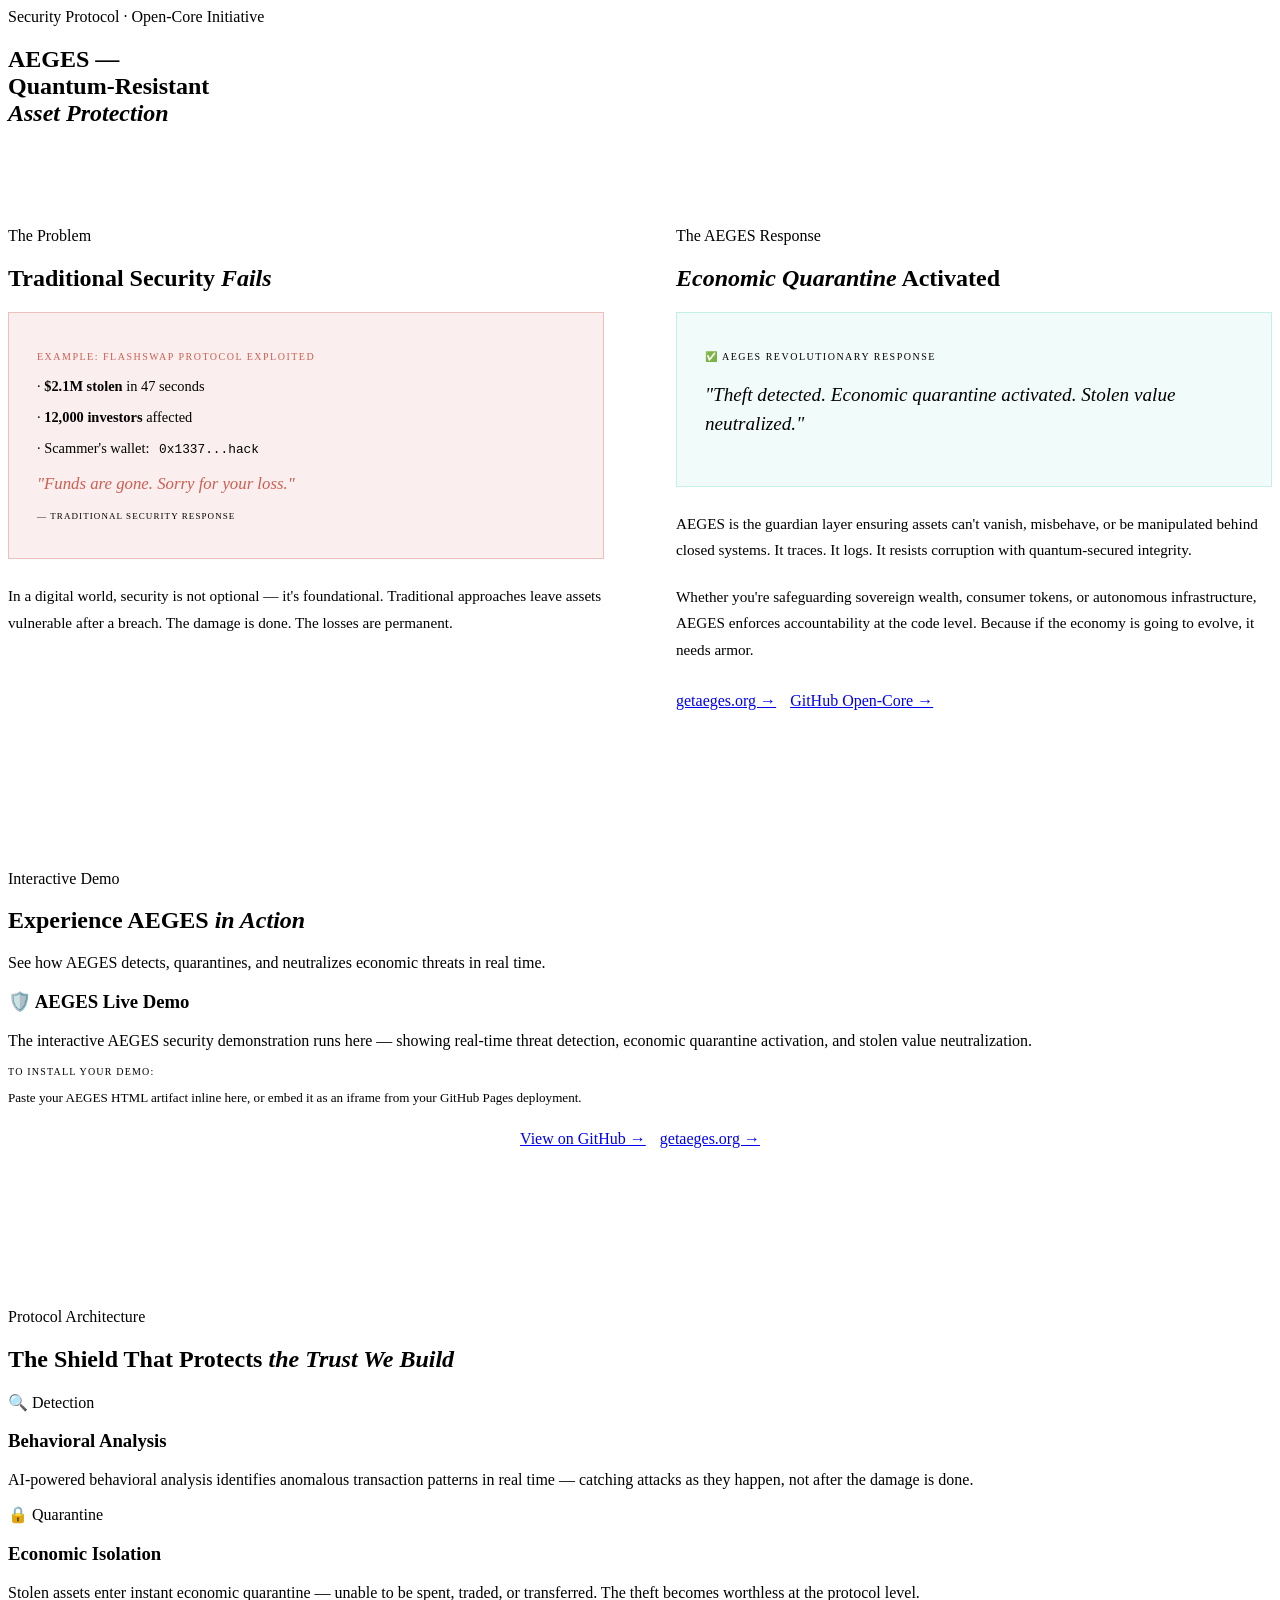
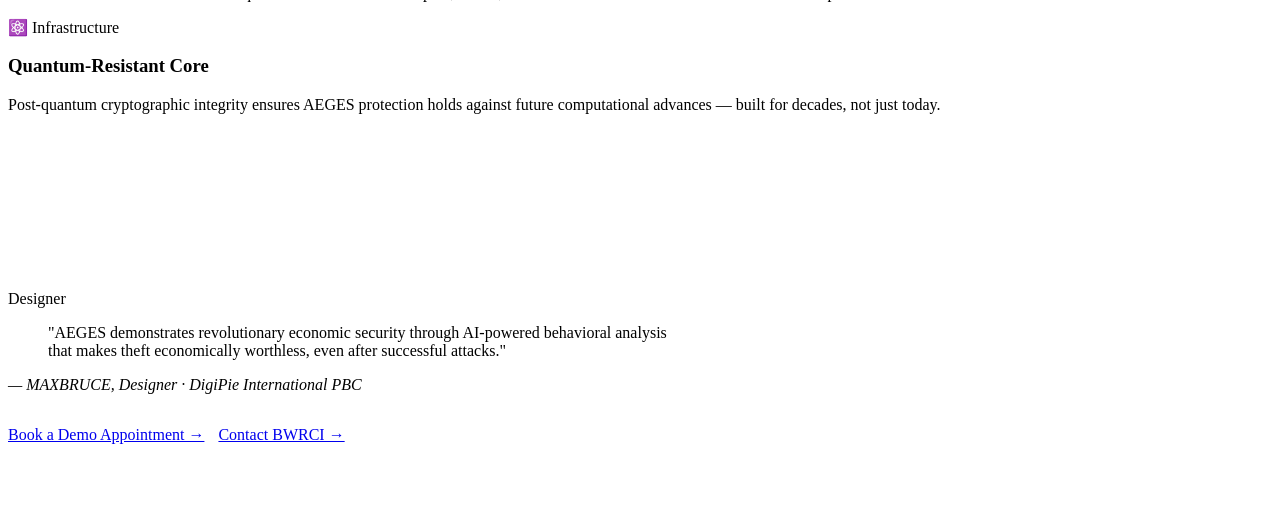
==== aeges.html @ 5d543742 "Add files via upload" ====
<!DOCTYPE html>
<html lang="en">
<head>
  <meta charset="UTF-8" />
  <meta name="viewport" content="width=device-width, initial-scale=1.0" />
  <title>AEGES — Quantum-Resistant Asset Protection · BWRCI</title>
  <meta name="description" content="AI-Enhanced Guardian for Economic Stability. Theft detected. Economic quarantine activated. Stolen value neutralized." />
  <link rel="preconnect" href="https://fonts.googleapis.com" />
  <link rel="preconnect" href="https://fonts.gstatic.com" crossorigin />
  <link href="https://fonts.googleapis.com/css2?family=Cormorant+Garamond:ital,wght@0,400;0,600;0,700;1,400;1,600&family=Inter:wght@300;400;500&family=Space+Mono:wght@400;700&display=swap" rel="stylesheet" />
  <link rel="stylesheet" href="css/style.css" />
</head>
<body>

<div id="nav-placeholder"></div>

<!-- PAGE HERO -->
<section class="page-hero">
  <div class="container">
    <span class="eyebrow">Security Protocol · Open-Core Initiative</span>
    <h1>AEGES <em>—</em><br/>Quantum-Resistant<br/><em>Asset Protection</em></h1>
  </div>
</section>

<!-- PROBLEM / SOLUTION -->
<section style="padding:80px 0;background:var(--midnight);">
  <div class="container">
    <div style="display:grid;grid-template-columns:1fr 1fr;gap:72px;" class="about-grid">
      <!-- PROBLEM -->
      <div>
        <span class="eyebrow">The Problem</span>
        <h2 class="section-title">Traditional Security <em>Fails</em></h2>
        <div style="background:rgba(192,57,43,0.08);border:1px solid rgba(192,57,43,0.25);border-radius:var(--r-lg);padding:28px;margin-bottom:24px;">
          <p style="font-family:var(--font-mono);font-size:10px;letter-spacing:0.15em;text-transform:uppercase;color:rgba(192,57,43,0.8);margin-bottom:16px;">Example: FlashSwap Protocol Exploited</p>
          <p style="font-size:0.9rem;color:var(--white-dim);margin-bottom:8px;">· <strong style="color:var(--white);">$2.1M stolen</strong> in 47 seconds</p>
          <p style="font-size:0.9rem;color:var(--white-dim);margin-bottom:8px;">· <strong style="color:var(--white);">12,000 investors</strong> affected</p>
          <p style="font-size:0.9rem;color:var(--white-dim);margin-bottom:16px;">· Scammer's wallet: <code style="background:var(--navy-3);padding:2px 6px;font-size:0.8rem;color:var(--white-muted);">0x1337...hack</code></p>
          <p style="font-family:var(--font-display);font-style:italic;font-size:1.05rem;color:rgba(192,57,43,0.8);">"Funds are gone. Sorry for your loss."</p>
          <p style="font-family:var(--font-mono);font-size:9px;letter-spacing:0.12em;text-transform:uppercase;color:var(--white-muted);margin-top:6px;">— Traditional security response</p>
        </div>
        <p style="color:var(--white-dim);font-size:0.95rem;line-height:1.75;font-weight:300;">In a digital world, security is not optional — it's foundational. Traditional approaches leave assets vulnerable after a breach. The damage is done. The losses are permanent.</p>
      </div>
      <!-- SOLUTION -->
      <div>
        <span class="eyebrow">The AEGES Response</span>
        <h2 class="section-title"><em>Economic Quarantine</em> Activated</h2>
        <div style="background:rgba(26,188,156,0.06);border:1px solid rgba(26,188,156,0.2);border-radius:var(--r-lg);padding:28px;margin-bottom:24px;">
          <p style="font-family:var(--font-mono);font-size:10px;letter-spacing:0.15em;text-transform:uppercase;color:var(--teal);margin-bottom:16px;">✅ AEGES Revolutionary Response</p>
          <p style="font-family:var(--font-display);font-style:italic;font-size:1.2rem;color:var(--parchment);line-height:1.5;">"Theft detected. Economic quarantine activated. Stolen value neutralized."</p>
        </div>
        <p style="color:var(--white-dim);font-size:0.95rem;line-height:1.75;font-weight:300;margin-bottom:20px;">AEGES is the guardian layer ensuring assets can't vanish, misbehave, or be manipulated behind closed systems. It traces. It logs. It resists corruption with quantum-secured integrity.</p>
        <p style="color:var(--white-dim);font-size:0.95rem;line-height:1.75;font-weight:300;">Whether you're safeguarding sovereign wealth, consumer tokens, or autonomous infrastructure, AEGES enforces accountability at the code level. Because if the economy is going to evolve, it needs armor.</p>
        <div style="display:flex;gap:14px;margin-top:28px;flex-wrap:wrap;">
          <a href="http://getaeges.org" target="_blank" class="btn btn-gold">getaeges.org →</a>
          <a href="https://github.com/AEGES-OPEN-CORE/AEGES" target="_blank" class="btn btn-outline">GitHub Open-Core →</a>
        </div>
      </div>
    </div>
  </div>
</section>

<!-- LIVE DEMO PLACEHOLDER -->
<section style="padding:80px 0;background:var(--navy);border-top:1px solid var(--border);border-bottom:1px solid var(--border);">
  <div class="container">
    <span class="eyebrow">Interactive Demo</span>
    <h2 class="section-title">Experience AEGES <em>in Action</em></h2>
    <p class="section-intro">See how AEGES detects, quarantines, and neutralizes economic threats in real time.</p>

    <div class="demo-placeholder">
      <div class="demo-placeholder-inner">
        <h3>🛡️ AEGES Live Demo</h3>
        <p>The interactive AEGES security demonstration runs here — showing real-time threat detection, economic quarantine activation, and stolen value neutralization.</p>
        <p style="font-family:var(--font-mono);font-size:10px;letter-spacing:0.12em;color:var(--gold);text-transform:uppercase;margin-bottom:8px;">To install your demo:</p>
        <p style="font-size:0.82rem;color:var(--white-muted);margin-bottom:24px;">Paste your AEGES HTML artifact inline here, or embed it as an iframe from your GitHub Pages deployment.</p>
        <div style="display:flex;gap:14px;justify-content:center;flex-wrap:wrap;">
          <a href="https://github.com/AEGES-OPEN-CORE/AEGES/tree/main" target="_blank" class="btn btn-outline">View on GitHub →</a>
          <a href="http://getaeges.org" target="_blank" class="btn btn-ghost">getaeges.org →</a>
        </div>
      </div>
    </div>
  </div>
</section>

<!-- FEATURES -->
<section style="padding:80px 0;background:var(--midnight);">
  <div class="container">
    <span class="eyebrow">Protocol Architecture</span>
    <h2 class="section-title">The Shield That Protects <em>the Trust We Build</em></h2>

    <div class="protocols-grid">
      <div class="protocol-card">
        <span class="protocol-icon">🔍</span>
        <span class="protocol-tag">Detection</span>
        <h3>Behavioral Analysis</h3>
        <p>AI-powered behavioral analysis identifies anomalous transaction patterns in real time — catching attacks as they happen, not after the damage is done.</p>
      </div>
      <div class="protocol-card">
        <span class="protocol-icon">🔒</span>
        <span class="protocol-tag">Quarantine</span>
        <h3>Economic Isolation</h3>
        <p>Stolen assets enter instant economic quarantine — unable to be spent, traded, or transferred. The theft becomes worthless at the protocol level.</p>
      </div>
      <div class="protocol-card">
        <span class="protocol-icon">⚛️</span>
        <span class="protocol-tag">Infrastructure</span>
        <h3>Quantum-Resistant Core</h3>
        <p>Post-quantum cryptographic integrity ensures AEGES protection holds against future computational advances — built for decades, not just today.</p>
      </div>
    </div>
  </div>
</section>

<!-- CONTACT / DESIGNER NOTE -->
<section class="contact-section" style="padding:80px 0;">
  <div class="container" style="max-width:720px;">
    <span class="eyebrow">Designer</span>
    <div class="about-quote">
      <blockquote>"AEGES demonstrates revolutionary economic security through AI-powered behavioral analysis that makes theft economically worthless, even after successful attacks."</blockquote>
      <cite>— MAXBRUCE, Designer · DigiPie International PBC</cite>
    </div>
    <div style="margin-top:32px;display:flex;gap:14px;flex-wrap:wrap;">
      <a href="appointments.html" class="btn btn-gold">Book a Demo Appointment →</a>
      <a href="contact.html" class="btn btn-outline">Contact BWRCI →</a>
    </div>
  </div>
</section>

<div id="footer-placeholder"></div>
<script src="js/main.js"></script>
</body>
</html>
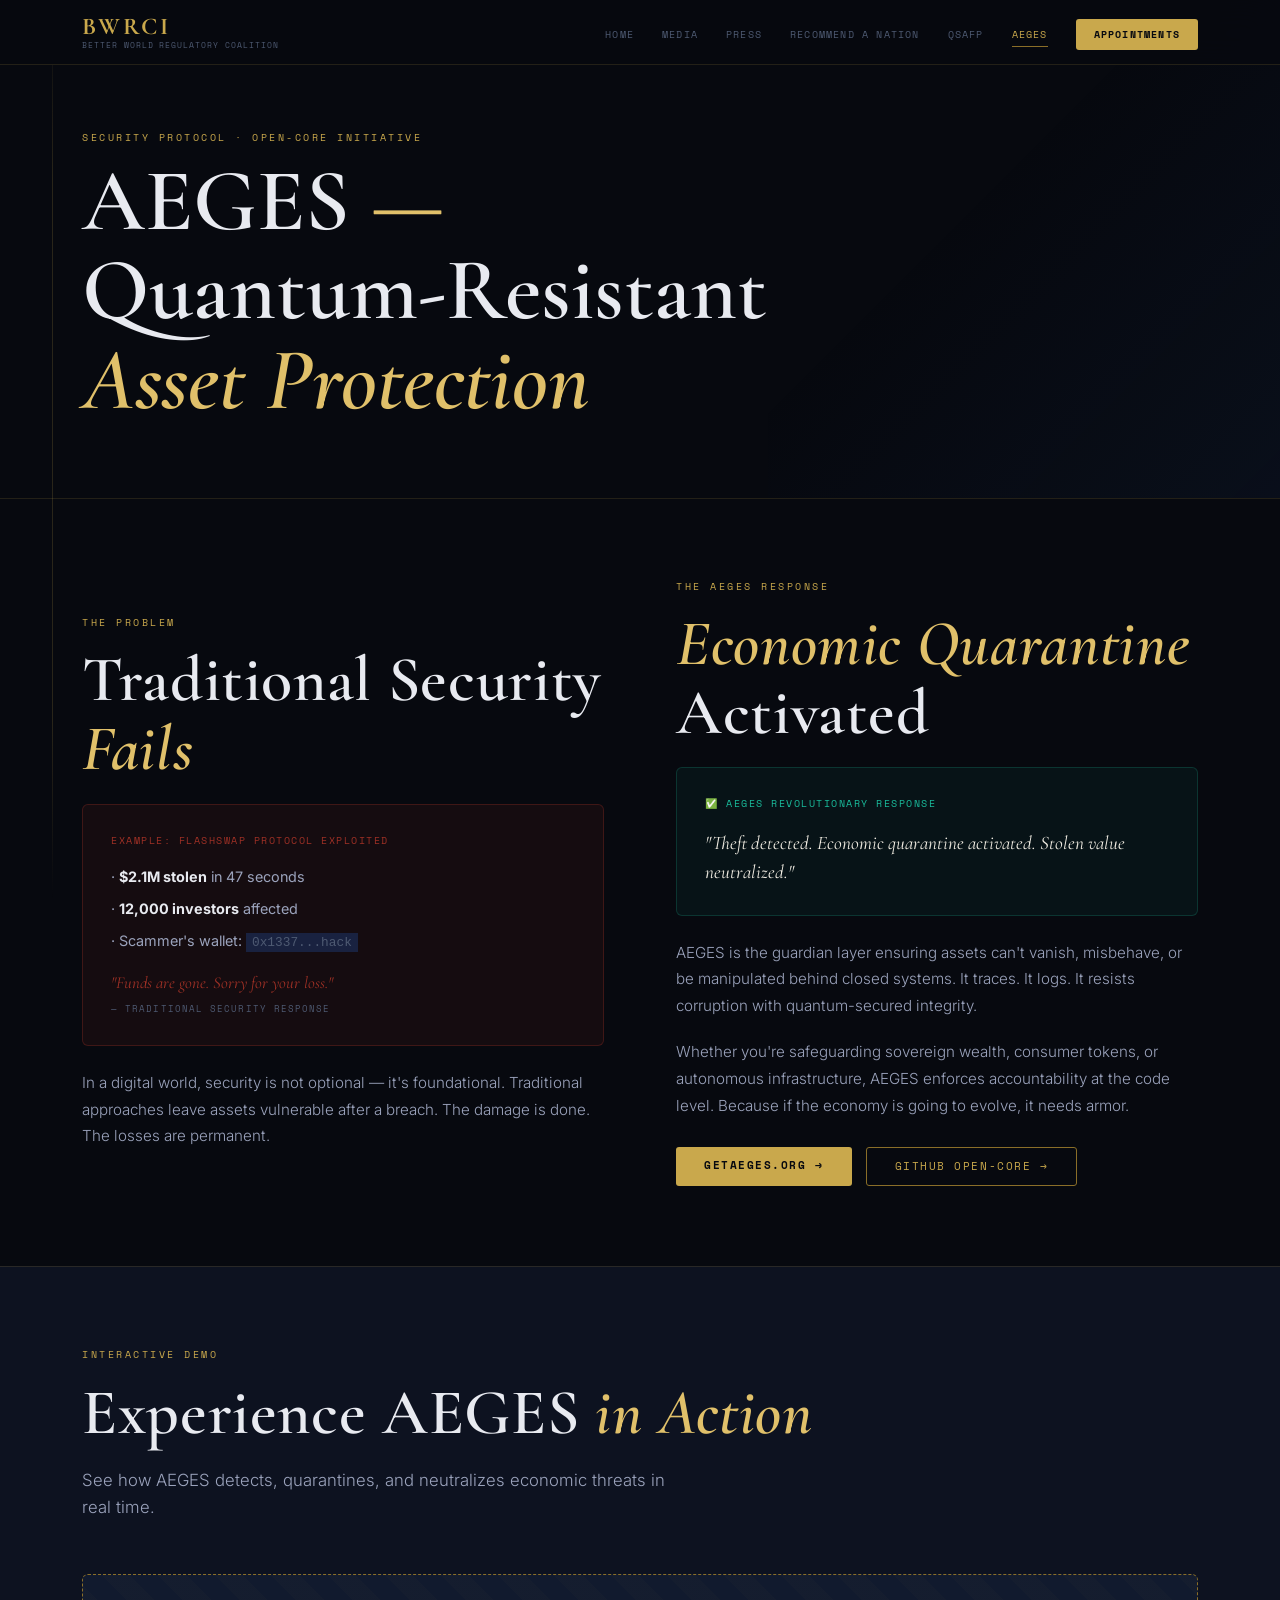
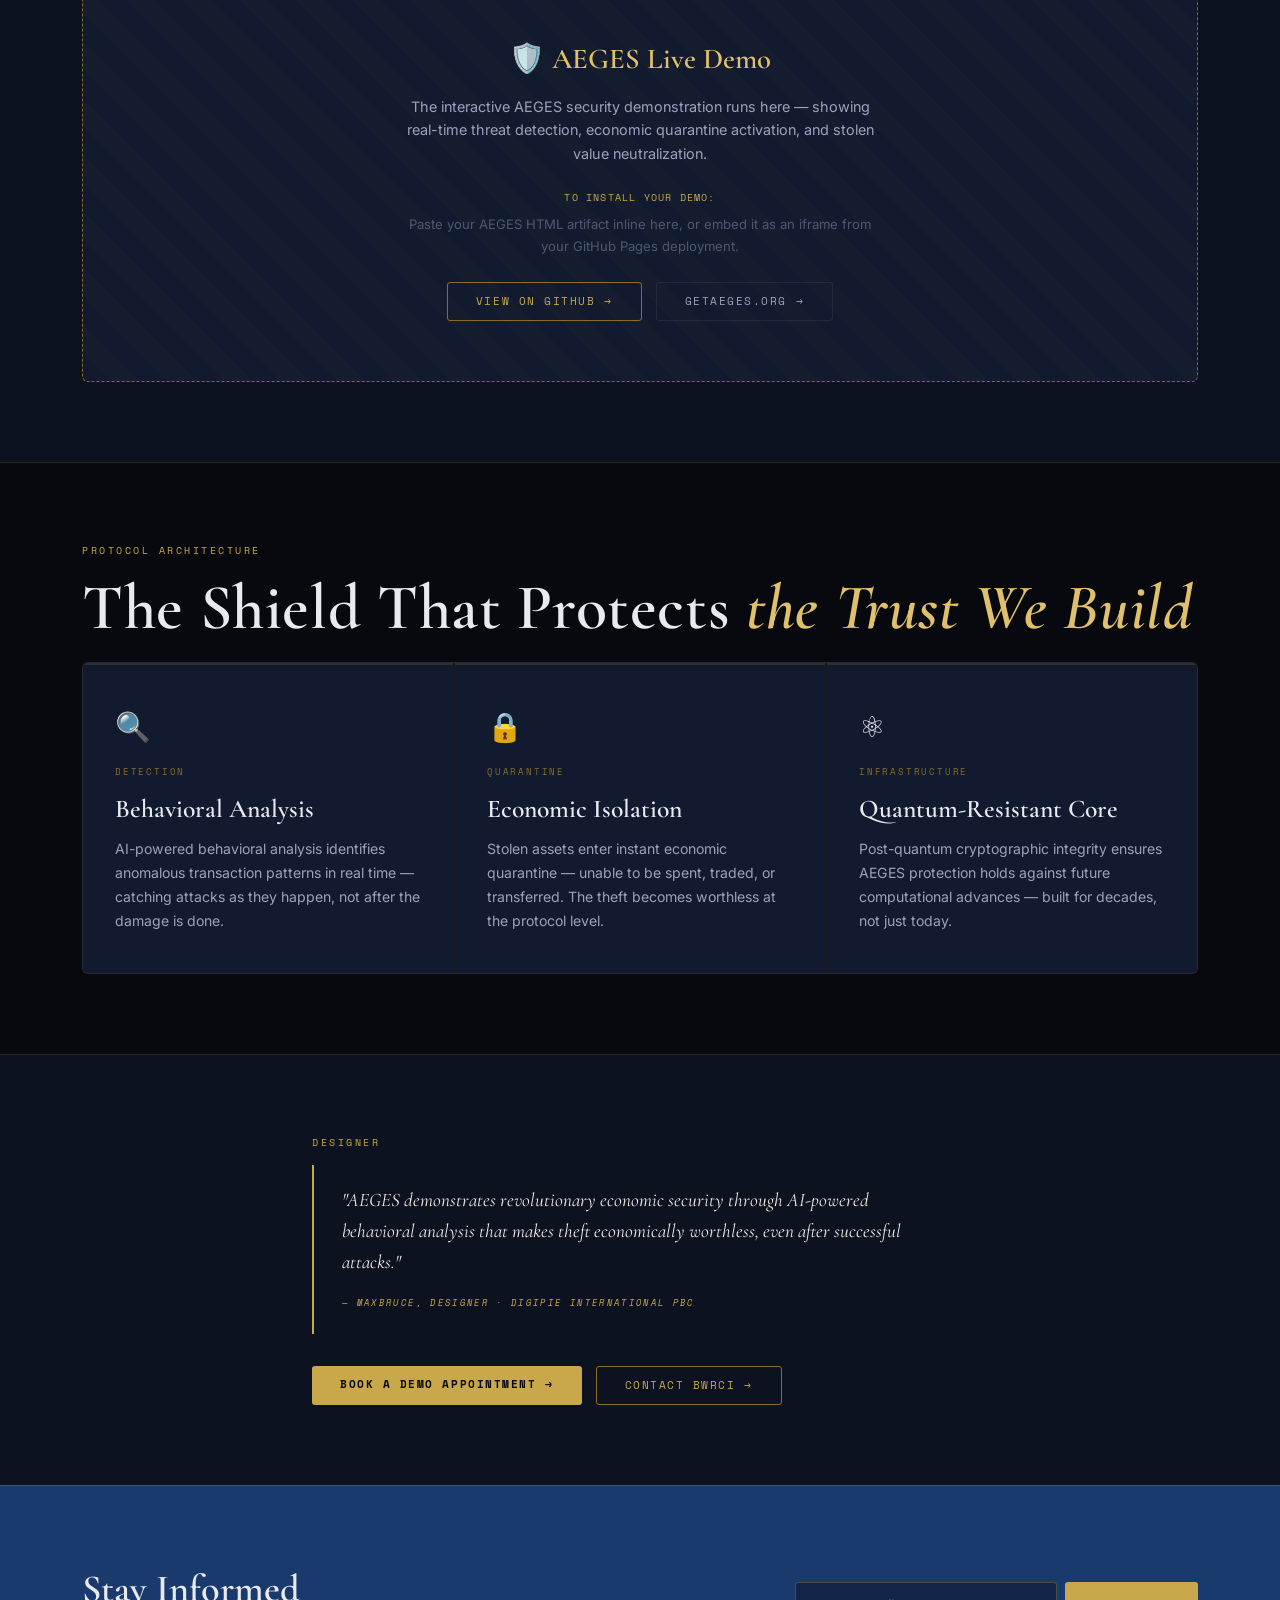
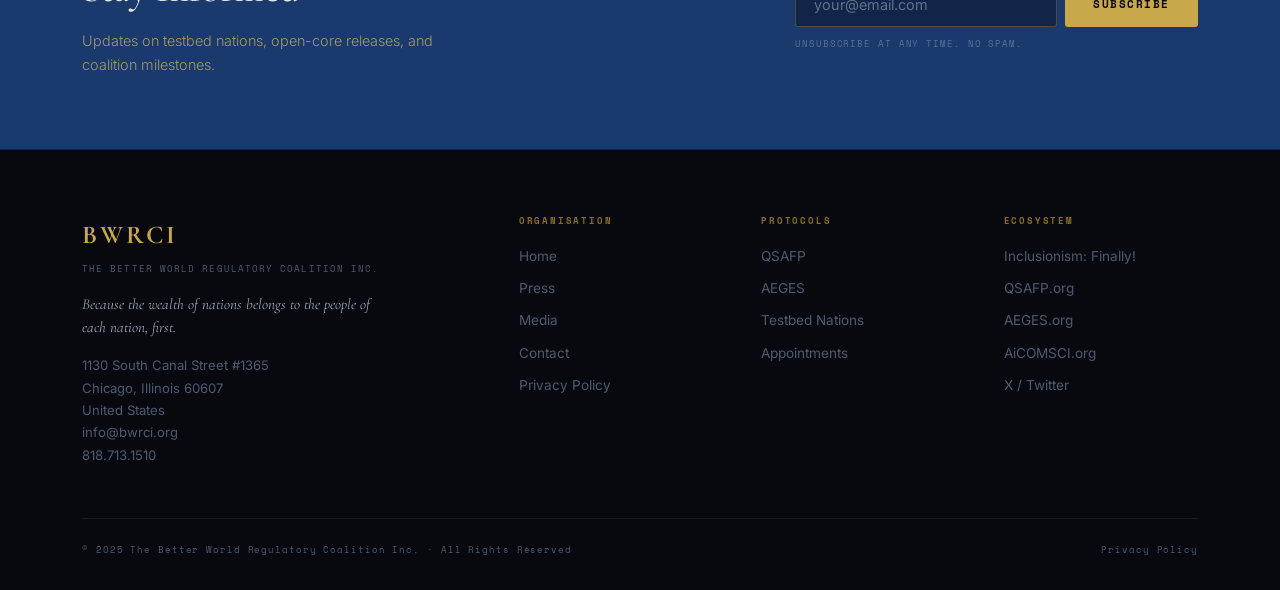
==== commit 5d49051d: "Add files via upload" ====
--- a/aeges.html
+++ b/aeges.html
@@ -8,7 +8,7 @@
   <link rel="preconnect" href="https://fonts.googleapis.com" />
   <link rel="preconnect" href="https://fonts.gstatic.com" crossorigin />
   <link href="https://fonts.googleapis.com/css2?family=Cormorant+Garamond:ital,wght@0,400;0,600;0,700;1,400;1,600&family=Inter:wght@300;400;500&family=Space+Mono:wght@400;700&display=swap" rel="stylesheet" />
-  <link rel="stylesheet" href="css/style.css" />
+  <link rel="stylesheet" href="style.css" />
 </head>
 <body>
 
@@ -119,13 +119,13 @@
       <cite>— MAXBRUCE, Designer · DigiPie International PBC</cite>
     </div>
     <div style="margin-top:32px;display:flex;gap:14px;flex-wrap:wrap;">
-      <a href="appointments.html" class="btn btn-gold">Book a Demo Appointment →</a>
+      <a href="https://scheduler.zoom.us/maxbruce-max-d/max_remotes" target="_blank" rel="noopener" class="btn btn-gold">Book a Demo Appointment →</a>
       <a href="contact.html" class="btn btn-outline">Contact BWRCI →</a>
     </div>
   </div>
 </section>
 
 <div id="footer-placeholder"></div>
-<script src="js/main.js"></script>
+<script src="main.js"></script>
 </body>
 </html>
--- a/style.css
+++ b/style.css
@@ -0,0 +1,1371 @@
+/* ============================================================
+   BWRCI.ORG — The Better World Regulatory Coalition Inc.
+   Design Direction: Sovereign International Institution
+   
+   Palette: Deep midnight navy + sovereign cobalt + warm gold
+            + parchment white + signal red (alert only)
+   Type: Cormorant Garamond (display) — the weight of treaties
+         Inter (body) — global legibility
+         Space Mono (data/labels) — machine precision
+   
+   Signature: A thin gold meridian line that runs the full
+   viewport height on the left side — like a map coordinate,
+   marking BWRCI's position in the world.
+   ============================================================ */
+
+/* --- TOKENS --- */
+:root {
+  --midnight:    #07090f;
+  --navy:        #0d1220;
+  --navy-2:      #111a2e;
+  --navy-3:      #192240;
+  --cobalt:      #1a3a6e;
+  --cobalt-lit:  #2451a0;
+  --gold:        #c9a84c;
+  --gold-light:  #e0c06a;
+  --gold-dim:    #8a6e28;
+  --parchment:   #f0ece2;
+  --white:       #e8eaf0;
+  --white-dim:   #9ba3bc;
+  --white-muted: #4e5a72;
+  --signal:      #c0392b;
+  --teal:        #1abc9c;
+  --border:      rgba(201,168,76,0.15);
+  --border-dim:  rgba(255,255,255,0.07);
+
+  --font-display: 'Cormorant Garamond', Georgia, serif;
+  --font-body:    'Inter', system-ui, sans-serif;
+  --font-mono:    'Space Mono', monospace;
+
+  --max:    1180px;
+  --r:      3px;
+  --r-lg:   6px;
+}
+
+/* --- RESET --- */
+*, *::before, *::after { box-sizing: border-box; margin: 0; padding: 0; }
+html { scroll-behavior: smooth; -webkit-text-size-adjust: 100%; }
+body {
+  background: var(--midnight);
+  color: var(--white);
+  font-family: var(--font-body);
+  font-size: 16px;
+  line-height: 1.65;
+  overflow-x: hidden;
+}
+img { max-width: 100%; display: block; }
+a { color: inherit; text-decoration: none; }
+ul { list-style: none; }
+
+/* --- MERIDIAN LINE (signature element) --- */
+body::before {
+  content: '';
+  position: fixed;
+  top: 0; left: 52px;
+  width: 1px;
+  height: 100vh;
+  background: linear-gradient(
+    to bottom,
+    transparent 0%,
+    var(--gold) 20%,
+    var(--gold) 80%,
+    transparent 100%
+  );
+  opacity: 0.18;
+  pointer-events: none;
+  z-index: 0;
+}
+
+/* --- CONTAINER --- */
+.container {
+  max-width: var(--max);
+  margin: 0 auto;
+  padding: 0 32px;
+}
+
+/* --- SECTION TYPOGRAPHY --- */
+.eyebrow {
+  font-family: var(--font-mono);
+  font-size: 10px;
+  letter-spacing: 0.25em;
+  text-transform: uppercase;
+  color: var(--gold);
+  margin-bottom: 14px;
+  display: block;
+}
+.section-title {
+  font-family: var(--font-display);
+  font-size: clamp(2.4rem, 5vw, 4rem);
+  font-weight: 600;
+  line-height: 1.08;
+  letter-spacing: 0.01em;
+  color: var(--white);
+  margin-bottom: 20px;
+}
+.section-title em {
+  font-style: italic;
+  color: var(--gold-light);
+}
+.section-intro {
+  color: var(--white-dim);
+  font-size: 1.05rem;
+  max-width: 600px;
+  margin-bottom: 52px;
+  font-weight: 300;
+}
+
+/* --- BUTTONS --- */
+.btn {
+  display: inline-block;
+  font-family: var(--font-mono);
+  font-size: 11px;
+  letter-spacing: 0.14em;
+  text-transform: uppercase;
+  padding: 13px 28px;
+  border-radius: var(--r);
+  cursor: pointer;
+  transition: all 0.2s ease;
+  border: none;
+  line-height: 1;
+  white-space: nowrap;
+}
+.btn-gold {
+  background: var(--gold);
+  color: var(--midnight);
+  font-weight: 700;
+}
+.btn-gold:hover { background: var(--gold-light); transform: translateY(-1px); }
+.btn-outline {
+  background: transparent;
+  color: var(--gold);
+  border: 1px solid var(--gold-dim);
+}
+.btn-outline:hover { border-color: var(--gold); background: rgba(201,168,76,0.08); }
+.btn-ghost {
+  background: transparent;
+  color: var(--white-dim);
+  border: 1px solid var(--border-dim);
+}
+.btn-ghost:hover { color: var(--white); border-color: rgba(255,255,255,0.2); }
+.btn-lg { padding: 16px 40px; font-size: 12px; }
+.btn-download {
+  background: var(--navy-3);
+  color: var(--gold);
+  border: 1px solid var(--gold-dim);
+  font-size: 10px;
+  display: inline-flex;
+  align-items: center;
+  gap: 8px;
+}
+.btn-download:hover { background: rgba(201,168,76,0.12); border-color: var(--gold); }
+
+/* ============================================================
+   NAV
+   ============================================================ */
+.nav {
+  position: fixed;
+  top: 0; left: 0; right: 0;
+  z-index: 200;
+  background: rgba(7,9,15,0.94);
+  backdrop-filter: blur(16px);
+  border-bottom: 1px solid var(--border);
+  transition: background 0.3s;
+}
+.nav-inner {
+  max-width: var(--max);
+  margin: 0 auto;
+  padding: 0 32px;
+  height: 64px;
+  display: flex;
+  align-items: center;
+  justify-content: space-between;
+  gap: 24px;
+}
+.nav-brand {
+  display: flex;
+  flex-direction: column;
+  line-height: 1;
+}
+.nav-brand-abbr {
+  font-family: var(--font-display);
+  font-size: 1.5rem;
+  font-weight: 700;
+  letter-spacing: 0.1em;
+  color: var(--gold);
+}
+.nav-brand-full {
+  font-family: var(--font-mono);
+  font-size: 8px;
+  letter-spacing: 0.12em;
+  color: var(--white-muted);
+  text-transform: uppercase;
+  margin-top: 2px;
+}
+.nav-links {
+  display: flex;
+  align-items: center;
+  gap: 28px;
+}
+.nav-links a {
+  font-family: var(--font-mono);
+  font-size: 10px;
+  letter-spacing: 0.12em;
+  text-transform: uppercase;
+  color: var(--white-muted);
+  transition: color 0.2s;
+  padding: 4px 0;
+  border-bottom: 1px solid transparent;
+}
+.nav-links a:hover { color: var(--white); }
+.nav-links a.active { color: var(--gold); border-bottom-color: var(--gold-dim); }
+.nav-cta-btn {
+  background: var(--gold);
+  color: var(--midnight) !important;
+  padding: 8px 18px !important;
+  border-radius: var(--r);
+  font-weight: 700;
+  border-bottom: none !important;
+}
+.nav-cta-btn:hover { background: var(--gold-light) !important; }
+.nav-hamburger {
+  display: none;
+  flex-direction: column;
+  gap: 5px;
+  background: none;
+  border: none;
+  cursor: pointer;
+  padding: 6px;
+}
+.nav-hamburger span {
+  display: block;
+  width: 22px; height: 1px;
+  background: var(--white);
+  transition: all 0.3s;
+}
+.nav-mobile {
+  display: none;
+  flex-direction: column;
+  padding: 20px 32px 24px;
+  border-top: 1px solid var(--border-dim);
+  gap: 18px;
+  background: rgba(7,9,15,0.98);
+}
+.nav-mobile.open { display: flex; }
+.nav-mobile a {
+  font-family: var(--font-mono);
+  font-size: 11px;
+  letter-spacing: 0.12em;
+  text-transform: uppercase;
+  color: var(--white-dim);
+}
+.nav-mobile a.nav-cta-btn {
+  color: var(--gold) !important;
+}
+
+/* ============================================================
+   PAGE HERO (inner pages)
+   ============================================================ */
+.page-hero {
+  padding: 130px 0 72px;
+  border-bottom: 1px solid var(--border);
+  position: relative;
+  overflow: hidden;
+}
+.page-hero::after {
+  content: '';
+  position: absolute;
+  top: 0; right: 0;
+  width: 40%; height: 100%;
+  background: linear-gradient(135deg, transparent 40%, rgba(26,58,110,0.12) 100%);
+  pointer-events: none;
+}
+.page-hero .eyebrow { margin-bottom: 10px; }
+.page-hero h1 {
+  font-family: var(--font-display);
+  font-size: clamp(3rem, 7vw, 5.5rem);
+  font-weight: 600;
+  line-height: 1.02;
+  color: var(--white);
+}
+.page-hero h1 em { font-style: italic; color: var(--gold-light); }
+
+/* ============================================================
+   HOME HERO
+   ============================================================ */
+.home-hero {
+  min-height: 100vh;
+  display: flex;
+  flex-direction: column;
+  padding-top: 64px;
+  position: relative;
+  overflow: hidden;
+  background: var(--midnight);
+}
+
+/* Globe grid overlay */
+.home-hero::before {
+  content: '';
+  position: absolute;
+  inset: 0;
+  background-image:
+    linear-gradient(rgba(201,168,76,0.04) 1px, transparent 1px),
+    linear-gradient(90deg, rgba(201,168,76,0.04) 1px, transparent 1px);
+  background-size: 60px 60px;
+  pointer-events: none;
+}
+/* Radial fade over grid */
+.home-hero::after {
+  content: '';
+  position: absolute;
+  inset: 0;
+  background: radial-gradient(ellipse 80% 60% at 60% 50%,
+    transparent 30%,
+    rgba(7,9,15,0.7) 70%,
+    var(--midnight) 100%
+  );
+  pointer-events: none;
+}
+
+.hero-ticker {
+  background: var(--cobalt);
+  overflow: hidden;
+  white-space: nowrap;
+  padding: 9px 0;
+  position: relative;
+  z-index: 1;
+  border-bottom: 1px solid rgba(201,168,76,0.2);
+}
+.ticker-track {
+  display: inline-flex;
+  gap: 56px;
+  animation: ticker 50s linear infinite;
+}
+.ticker-track span {
+  font-family: var(--font-mono);
+  font-size: 9px;
+  font-weight: 700;
+  letter-spacing: 0.2em;
+  text-transform: uppercase;
+  color: rgba(240,236,226,0.8);
+}
+@keyframes ticker {
+  0%   { transform: translateX(0); }
+  100% { transform: translateX(-50%); }
+}
+
+.hero-body {
+  flex: 1;
+  display: flex;
+  align-items: center;
+  max-width: var(--max);
+  margin: 0 auto;
+  padding: 80px 32px 60px;
+  width: 100%;
+  position: relative;
+  z-index: 1;
+}
+.hero-text { max-width: 680px; }
+
+.hero-flag {
+  display: inline-flex;
+  align-items: center;
+  gap: 10px;
+  margin-bottom: 28px;
+}
+.hero-flag-line {
+  width: 32px; height: 1px;
+  background: var(--gold);
+}
+.hero-flag-text {
+  font-family: var(--font-mono);
+  font-size: 10px;
+  letter-spacing: 0.22em;
+  text-transform: uppercase;
+  color: var(--gold);
+}
+
+.hero-title {
+  font-family: var(--font-display);
+  font-size: clamp(3.2rem, 7vw, 6.4rem);
+  font-weight: 600;
+  line-height: 1.0;
+  letter-spacing: 0.01em;
+  color: var(--white);
+  margin-bottom: 10px;
+}
+.hero-title em {
+  font-style: italic;
+  color: var(--gold-light);
+  display: block;
+}
+
+.hero-mandate {
+  font-family: var(--font-display);
+  font-size: clamp(1.1rem, 2vw, 1.45rem);
+  font-weight: 400;
+  font-style: italic;
+  color: var(--white-dim);
+  margin-bottom: 36px;
+  max-width: 520px;
+  line-height: 1.5;
+}
+
+.hero-ctas {
+  display: flex;
+  gap: 14px;
+  flex-wrap: wrap;
+  margin-bottom: 52px;
+}
+
+.hero-stats {
+  display: flex;
+  gap: 40px;
+  flex-wrap: wrap;
+  padding-top: 36px;
+  border-top: 1px solid var(--border);
+}
+.hero-stat-num {
+  font-family: var(--font-display);
+  font-size: 2rem;
+  font-weight: 700;
+  color: var(--gold);
+  line-height: 1;
+  display: block;
+}
+.hero-stat-label {
+  font-family: var(--font-mono);
+  font-size: 9px;
+  letter-spacing: 0.18em;
+  text-transform: uppercase;
+  color: var(--white-muted);
+  margin-top: 4px;
+  display: block;
+}
+
+.hero-scroll {
+  display: flex;
+  flex-direction: column;
+  align-items: center;
+  gap: 10px;
+  padding: 28px;
+  position: relative;
+  z-index: 1;
+}
+.hero-scroll span {
+  font-family: var(--font-mono);
+  font-size: 9px;
+  letter-spacing: 0.2em;
+  text-transform: uppercase;
+  color: var(--white-muted);
+}
+.hero-scroll-line {
+  width: 1px; height: 44px;
+  background: linear-gradient(to bottom, var(--gold-dim), transparent);
+  animation: pulse-line 2.4s ease-in-out infinite;
+}
+@keyframes pulse-line {
+  0%, 100% { opacity: 0.3; }
+  50%       { opacity: 1; }
+}
+
+/* ============================================================
+   MISSION BAND
+   ============================================================ */
+.mission-band {
+  background: var(--cobalt);
+  border-top: 1px solid rgba(201,168,76,0.2);
+  border-bottom: 1px solid rgba(201,168,76,0.2);
+  padding: 52px 0;
+}
+.mission-band .container {
+  display: grid;
+  grid-template-columns: 1fr 1fr 1fr;
+  gap: 1px;
+  background: rgba(255,255,255,0.06);
+}
+.mission-pillar {
+  padding: 28px 36px;
+  background: var(--cobalt);
+}
+.mission-pillar-icon {
+  font-size: 1.6rem;
+  margin-bottom: 12px;
+}
+.mission-pillar h3 {
+  font-family: var(--font-display);
+  font-size: 1.3rem;
+  font-weight: 600;
+  color: var(--white);
+  margin-bottom: 8px;
+}
+.mission-pillar p {
+  font-size: 0.88rem;
+  color: rgba(224,192,106,0.75);
+  line-height: 1.6;
+}
+
+/* ============================================================
+   ABOUT SECTION
+   ============================================================ */
+.about-section {
+  padding: 100px 0;
+  background: var(--midnight);
+}
+.about-grid {
+  display: grid;
+  grid-template-columns: 1fr 1fr;
+  gap: 80px;
+  align-items: center;
+}
+.about-text p {
+  color: var(--white-dim);
+  font-size: 1rem;
+  margin-bottom: 20px;
+  font-weight: 300;
+  line-height: 1.75;
+}
+.about-text p strong {
+  color: var(--white);
+  font-weight: 500;
+}
+.about-quote {
+  border-left: 2px solid var(--gold);
+  padding: 20px 28px;
+  background: var(--navy);
+  border-radius: 0 var(--r) var(--r) 0;
+}
+.about-quote blockquote {
+  font-family: var(--font-display);
+  font-size: 1.2rem;
+  font-style: italic;
+  color: var(--parchment);
+  line-height: 1.6;
+  margin-bottom: 10px;
+}
+.about-quote cite {
+  font-family: var(--font-mono);
+  font-size: 9px;
+  letter-spacing: 0.15em;
+  text-transform: uppercase;
+  color: var(--gold);
+}
+
+/* ============================================================
+   PROTOCOLS SECTION (PAE / AEGES / QSAFP cards)
+   ============================================================ */
+.protocols-section {
+  padding: 100px 0;
+  background: var(--navy);
+  border-top: 1px solid var(--border);
+  border-bottom: 1px solid var(--border);
+}
+.protocols-grid {
+  display: grid;
+  grid-template-columns: repeat(3, 1fr);
+  gap: 2px;
+  background: var(--border-dim);
+  border: 1px solid var(--border-dim);
+  border-radius: var(--r-lg);
+  overflow: hidden;
+}
+.protocol-card {
+  background: var(--navy-2);
+  padding: 40px 32px;
+  display: flex;
+  flex-direction: column;
+  gap: 14px;
+  transition: background 0.25s;
+  position: relative;
+}
+.protocol-card:hover { background: var(--navy-3); }
+.protocol-card::before {
+  content: '';
+  position: absolute;
+  top: 0; left: 0; right: 0;
+  height: 2px;
+  background: var(--border);
+  transition: background 0.25s;
+}
+.protocol-card:hover::before { background: var(--gold); }
+.protocol-icon {
+  font-size: 1.8rem;
+}
+.protocol-tag {
+  font-family: var(--font-mono);
+  font-size: 9px;
+  letter-spacing: 0.2em;
+  text-transform: uppercase;
+  color: var(--gold-dim);
+}
+.protocol-card h3 {
+  font-family: var(--font-display);
+  font-size: 1.6rem;
+  font-weight: 600;
+  color: var(--white);
+  line-height: 1.15;
+}
+.protocol-card p {
+  font-size: 0.88rem;
+  color: var(--white-dim);
+  line-height: 1.7;
+  flex: 1;
+}
+.protocol-links {
+  display: flex;
+  gap: 10px;
+  flex-wrap: wrap;
+  margin-top: 8px;
+}
+.protocol-links a {
+  font-family: var(--font-mono);
+  font-size: 10px;
+  letter-spacing: 0.1em;
+  color: var(--gold);
+  text-decoration: underline;
+  text-underline-offset: 3px;
+  transition: color 0.2s;
+}
+.protocol-links a:hover { color: var(--gold-light); }
+
+/* ============================================================
+   QUOTE BAND
+   ============================================================ */
+.quote-band {
+  padding: 80px 0;
+  background: var(--midnight);
+  text-align: center;
+}
+.quote-band .container { max-width: 820px; }
+.quote-band blockquote {
+  font-family: var(--font-display);
+  font-size: clamp(1.3rem, 2.8vw, 2rem);
+  font-weight: 400;
+  font-style: italic;
+  color: var(--parchment);
+  line-height: 1.55;
+  margin-bottom: 20px;
+  position: relative;
+}
+.quote-band blockquote::before {
+  content: '\201C';
+  font-size: 8rem;
+  color: var(--gold);
+  opacity: 0.1;
+  position: absolute;
+  top: -40px; left: -20px;
+  font-family: var(--font-display);
+  line-height: 1;
+  pointer-events: none;
+}
+.quote-band cite {
+  font-family: var(--font-mono);
+  font-size: 10px;
+  letter-spacing: 0.18em;
+  text-transform: uppercase;
+  color: var(--gold-dim);
+}
+
+/* ============================================================
+   PDF DOWNLOADS
+   ============================================================ */
+.downloads-row {
+  display: flex;
+  gap: 16px;
+  flex-wrap: wrap;
+  margin-top: 20px;
+}
+.pdf-card {
+  background: var(--navy);
+  border: 1px solid var(--border-dim);
+  border-radius: var(--r);
+  padding: 20px 24px;
+  display: flex;
+  align-items: center;
+  gap: 16px;
+  min-width: 260px;
+  flex: 1;
+  transition: border-color 0.2s;
+}
+.pdf-card:hover { border-color: var(--gold-dim); }
+.pdf-icon {
+  font-size: 1.6rem;
+  flex-shrink: 0;
+}
+.pdf-info h4 {
+  font-family: var(--font-mono);
+  font-size: 11px;
+  letter-spacing: 0.08em;
+  color: var(--white);
+  margin-bottom: 4px;
+}
+.pdf-info p {
+  font-size: 0.8rem;
+  color: var(--white-muted);
+}
+.pdf-card .btn-download {
+  margin-left: auto;
+  flex-shrink: 0;
+  padding: 8px 14px;
+}
+
+/* ============================================================
+   VIDEO GRID
+   ============================================================ */
+.video-grid {
+  display: grid;
+  grid-template-columns: repeat(auto-fit, minmax(300px, 1fr));
+  gap: 24px;
+}
+.video-card {
+  display: flex;
+  flex-direction: column;
+  gap: 12px;
+}
+.video-embed {
+  position: relative;
+  padding-bottom: 56.25%;
+  background: var(--navy);
+  border-radius: var(--r-lg);
+  overflow: hidden;
+  border: 1px solid var(--border-dim);
+}
+.video-embed iframe {
+  position: absolute;
+  top: 0; left: 0;
+  width: 100%; height: 100%;
+  border: none;
+}
+.video-label {
+  font-family: var(--font-mono);
+  font-size: 10px;
+  letter-spacing: 0.1em;
+  color: var(--white-muted);
+  text-transform: uppercase;
+}
+.video-caption {
+  font-family: var(--font-display);
+  font-size: 1rem;
+  font-style: italic;
+  color: var(--white-dim);
+  line-height: 1.4;
+}
+
+/* ============================================================
+   NATIONS SECTION
+   ============================================================ */
+.nations-section {
+  padding: 100px 0;
+  background: var(--navy);
+  border-top: 1px solid var(--border);
+}
+.nations-form-wrap {
+  display: grid;
+  grid-template-columns: 1fr 1fr;
+  gap: 72px;
+  align-items: start;
+}
+.nations-context p {
+  color: var(--white-dim);
+  font-size: 0.95rem;
+  line-height: 1.75;
+  margin-bottom: 20px;
+  font-weight: 300;
+}
+.nations-context blockquote {
+  border-left: 2px solid var(--gold-dim);
+  padding-left: 20px;
+  font-family: var(--font-display);
+  font-style: italic;
+  font-size: 1.1rem;
+  color: var(--parchment);
+  line-height: 1.55;
+  margin-top: 28px;
+}
+.nations-context cite {
+  display: block;
+  font-family: var(--font-mono);
+  font-size: 9px;
+  letter-spacing: 0.15em;
+  color: var(--gold-dim);
+  margin-top: 10px;
+  font-style: normal;
+}
+
+/* Form */
+.bwrci-form label {
+  display: block;
+  font-family: var(--font-mono);
+  font-size: 10px;
+  letter-spacing: 0.15em;
+  text-transform: uppercase;
+  color: var(--white-muted);
+  margin-bottom: 6px;
+}
+.bwrci-form input,
+.bwrci-form textarea,
+.bwrci-form select {
+  width: 100%;
+  background: var(--navy-2);
+  border: 1px solid var(--border-dim);
+  border-radius: var(--r);
+  padding: 12px 16px;
+  color: var(--white);
+  font-family: var(--font-body);
+  font-size: 0.9rem;
+  outline: none;
+  transition: border-color 0.2s;
+  margin-bottom: 20px;
+  display: block;
+}
+.bwrci-form textarea { min-height: 100px; resize: vertical; }
+.bwrci-form input:focus,
+.bwrci-form textarea:focus { border-color: var(--gold-dim); }
+.bwrci-form input::placeholder,
+.bwrci-form textarea::placeholder { color: var(--white-muted); }
+
+/* ============================================================
+   DEMO PLACEHOLDER
+   ============================================================ */
+.demo-placeholder {
+  background: var(--navy-2);
+  border: 1px dashed var(--gold-dim);
+  border-radius: var(--r-lg);
+  padding: 60px 40px;
+  text-align: center;
+  position: relative;
+  overflow: hidden;
+}
+.demo-placeholder::before {
+  content: '';
+  position: absolute;
+  inset: 0;
+  background: repeating-linear-gradient(
+    45deg,
+    transparent,
+    transparent 20px,
+    rgba(201,168,76,0.02) 20px,
+    rgba(201,168,76,0.02) 40px
+  );
+}
+.demo-placeholder-inner { position: relative; }
+.demo-placeholder h3 {
+  font-family: var(--font-display);
+  font-size: 1.8rem;
+  font-weight: 600;
+  color: var(--gold-light);
+  margin-bottom: 12px;
+}
+.demo-placeholder p {
+  color: var(--white-dim);
+  font-size: 0.9rem;
+  margin-bottom: 24px;
+  max-width: 480px;
+  margin-left: auto;
+  margin-right: auto;
+}
+.demo-steps {
+  display: flex;
+  flex-direction: column;
+  gap: 10px;
+  max-width: 420px;
+  margin: 0 auto 28px;
+  text-align: left;
+}
+.demo-step {
+  display: flex;
+  align-items: flex-start;
+  gap: 14px;
+}
+.demo-step-num {
+  font-family: var(--font-mono);
+  font-size: 10px;
+  color: var(--gold);
+  background: rgba(201,168,76,0.1);
+  border: 1px solid var(--gold-dim);
+  width: 24px; height: 24px;
+  border-radius: 50%;
+  display: flex;
+  align-items: center;
+  justify-content: center;
+  flex-shrink: 0;
+  margin-top: 2px;
+}
+.demo-step p {
+  font-size: 0.85rem;
+  color: var(--white-dim);
+  margin: 0;
+}
+.demo-step p strong { color: var(--white); font-weight: 500; }
+
+/* ============================================================
+   APPOINTMENTS
+   ============================================================ */
+.appointments-section {
+  padding: 100px 0;
+  background: var(--midnight);
+}
+.calendly-placeholder {
+  background: var(--navy);
+  border: 1px solid var(--border-dim);
+  border-radius: var(--r-lg);
+  padding: 60px 40px;
+  text-align: center;
+}
+.calendly-placeholder p {
+  color: var(--white-dim);
+  font-size: 0.95rem;
+  margin-bottom: 24px;
+  max-width: 480px;
+  margin-left: auto;
+  margin-right: auto;
+}
+.calendly-note {
+  font-family: var(--font-mono);
+  font-size: 10px;
+  letter-spacing: 0.1em;
+  color: var(--white-muted);
+  margin-top: 16px !important;
+}
+
+/* ============================================================
+   CONTACT
+   ============================================================ */
+.contact-section {
+  padding: 100px 0;
+  background: var(--navy);
+  border-top: 1px solid var(--border);
+}
+.contact-grid {
+  display: grid;
+  grid-template-columns: 1fr 1fr;
+  gap: 72px;
+  align-items: start;
+}
+.contact-info h3 {
+  font-family: var(--font-display);
+  font-size: 1.6rem;
+  font-weight: 600;
+  color: var(--white);
+  margin-bottom: 20px;
+}
+.contact-detail {
+  display: flex;
+  flex-direction: column;
+  gap: 14px;
+  margin-bottom: 32px;
+}
+.contact-detail-row {
+  display: flex;
+  gap: 14px;
+  align-items: flex-start;
+}
+.contact-detail-label {
+  font-family: var(--font-mono);
+  font-size: 9px;
+  letter-spacing: 0.18em;
+  text-transform: uppercase;
+  color: var(--gold-dim);
+  min-width: 60px;
+  margin-top: 2px;
+}
+.contact-detail-val {
+  font-size: 0.9rem;
+  color: var(--white-dim);
+}
+.contact-detail-val a { transition: color 0.2s; }
+.contact-detail-val a:hover { color: var(--gold); }
+
+/* ============================================================
+   SIGNUP BAND
+   ============================================================ */
+.signup-band {
+  padding: 72px 0;
+  background: var(--cobalt);
+  border-top: 1px solid rgba(201,168,76,0.2);
+}
+.signup-band .container {
+  display: flex;
+  align-items: center;
+  justify-content: space-between;
+  gap: 48px;
+}
+.signup-band-text h3 {
+  font-family: var(--font-display);
+  font-size: clamp(1.6rem, 3vw, 2.4rem);
+  font-weight: 600;
+  color: var(--white);
+  margin-bottom: 8px;
+}
+.signup-band-text p {
+  color: rgba(224,192,106,0.7);
+  font-size: 0.9rem;
+  max-width: 360px;
+  font-weight: 300;
+}
+.signup-form-row {
+  display: flex;
+  gap: 8px;
+  flex: 1;
+  max-width: 460px;
+}
+.signup-form-row input[type="email"] {
+  flex: 1;
+  background: rgba(7,9,15,0.4);
+  border: 1px solid rgba(201,168,76,0.3);
+  border-radius: var(--r);
+  padding: 13px 18px;
+  color: var(--white);
+  font-family: var(--font-body);
+  font-size: 0.9rem;
+  outline: none;
+  transition: border-color 0.2s;
+}
+.signup-form-row input:focus { border-color: var(--gold); }
+.signup-form-row input::placeholder { color: rgba(155,163,188,0.6); }
+.signup-fine {
+  font-family: var(--font-mono);
+  font-size: 9px;
+  letter-spacing: 0.1em;
+  color: rgba(155,163,188,0.5);
+  margin-top: 10px;
+  text-transform: uppercase;
+}
+
+/* ============================================================
+   FOOTER
+   ============================================================ */
+.footer {
+  background: var(--midnight);
+  border-top: 1px solid var(--border);
+  padding: 64px 0 32px;
+}
+.footer-top {
+  display: grid;
+  grid-template-columns: 2fr 1fr 1fr 1fr;
+  gap: 48px;
+  margin-bottom: 52px;
+}
+.footer-brand-name {
+  font-family: var(--font-display);
+  font-size: 1.6rem;
+  font-weight: 700;
+  letter-spacing: 0.12em;
+  color: var(--gold);
+  margin-bottom: 6px;
+}
+.footer-brand-full {
+  font-family: var(--font-mono);
+  font-size: 9px;
+  letter-spacing: 0.12em;
+  color: var(--white-muted);
+  text-transform: uppercase;
+  margin-bottom: 16px;
+}
+.footer-tagline {
+  font-family: var(--font-display);
+  font-style: italic;
+  font-size: 0.95rem;
+  color: var(--white-dim);
+  margin-bottom: 16px;
+  line-height: 1.5;
+  max-width: 300px;
+}
+.footer-address {
+  font-size: 0.82rem;
+  color: var(--white-muted);
+  line-height: 1.7;
+}
+.footer-address a { transition: color 0.2s; }
+.footer-address a:hover { color: var(--gold); }
+.footer-col h4 {
+  font-family: var(--font-mono);
+  font-size: 9px;
+  letter-spacing: 0.2em;
+  text-transform: uppercase;
+  color: var(--gold-dim);
+  margin-bottom: 16px;
+}
+.footer-col a {
+  display: block;
+  font-size: 0.85rem;
+  color: var(--white-muted);
+  margin-bottom: 10px;
+  transition: color 0.2s;
+}
+.footer-col a:hover { color: var(--white); }
+.footer-bottom {
+  display: flex;
+  justify-content: space-between;
+  align-items: center;
+  padding-top: 24px;
+  border-top: 1px solid var(--border-dim);
+}
+.footer-bottom p,
+.footer-bottom a {
+  font-family: var(--font-mono);
+  font-size: 9px;
+  letter-spacing: 0.1em;
+  color: var(--white-muted);
+}
+.footer-bottom a:hover { color: var(--gold); }
+
+/* ============================================================
+   RESPONSIVE
+   ============================================================ */
+@media (max-width: 960px) {
+  body::before { display: none; }
+  .nav-links { display: none; }
+  .nav-hamburger { display: flex; }
+
+  .hero-body { padding: 60px 32px 48px; }
+  .hero-stats { gap: 28px; }
+
+  .mission-band .container { grid-template-columns: 1fr; }
+  .about-grid { grid-template-columns: 1fr; gap: 40px; }
+  .protocols-grid { grid-template-columns: 1fr; }
+  .nations-form-wrap { grid-template-columns: 1fr; gap: 40px; }
+  .contact-grid { grid-template-columns: 1fr; gap: 40px; }
+  .signup-band .container { flex-direction: column; gap: 32px; }
+  .signup-form-row { max-width: 100%; width: 100%; }
+  .footer-top { grid-template-columns: 1fr 1fr; gap: 32px; }
+  .footer-bottom { flex-direction: column; gap: 8px; text-align: center; }
+}
+
+@media (max-width: 600px) {
+  .container { padding: 0 20px; }
+  .nav-inner { padding: 0 20px; }
+  .nav-mobile { padding: 20px; }
+  .video-grid { grid-template-columns: 1fr; }
+  .signup-form-row { flex-direction: column; }
+  .signup-form-row .btn { width: 100%; text-align: center; }
+  .footer-top { grid-template-columns: 1fr; }
+  .pdf-card { flex-wrap: wrap; }
+  .pdf-card .btn-download { margin-left: 0; }
+}
+
+@media (prefers-reduced-motion: reduce) {
+  .ticker-track { animation: none; }
+  .hero-scroll-line { animation: none; }
+  * { transition: none !important; }
+}
+
+
+/* ============================================================
+   NO MORE NPCs — INCLUSIONISM YOUTH LANE
+   Inserted between the four protocol pillars and VTCNZE.
+   ============================================================ */
+.npc-section {
+  position: relative;
+  padding: 96px 0 104px;
+  background:
+    radial-gradient(circle at 82% 15%, rgba(26,188,156,0.10), transparent 30%),
+    radial-gradient(circle at 18% 20%, rgba(201,168,76,0.10), transparent 34%),
+    var(--midnight);
+  border-top: 1px solid rgba(201,168,76,0.12);
+  border-bottom: 1px solid rgba(26,188,156,0.14);
+  overflow: hidden;
+}
+
+.npc-section::before {
+  content: "";
+  position: absolute;
+  inset: 0;
+  background:
+    linear-gradient(120deg, rgba(255,255,255,0.035), transparent 28%, transparent 72%, rgba(255,255,255,0.025)),
+    repeating-linear-gradient(90deg, rgba(255,255,255,0.025) 0 1px, transparent 1px 88px);
+  pointer-events: none;
+}
+
+.npc-inner {
+  position: relative;
+  display: grid;
+  grid-template-columns: minmax(280px, 0.9fr) minmax(320px, 1fr);
+  gap: clamp(28px, 4vw, 52px);
+  align-items: center;
+  max-width: 1080px;
+  margin: 0 auto;
+}
+
+.npc-stage {
+  position: relative;
+  padding: 16px;
+  border-radius: 30px;
+  background: linear-gradient(135deg, rgba(201,168,76,0.34), rgba(255,255,255,0.08));
+  box-shadow: 0 28px 84px rgba(0,0,0,0.42);
+  width: min(100%, 500px);
+  justify-self: end;
+}
+
+.npc-frame {
+  position: relative;
+  aspect-ratio: 5 / 7;
+  border-radius: 22px;
+  overflow: hidden;
+  background: #020407;
+  border: 1px solid rgba(255,255,255,0.14);
+}
+
+.npc-slide {
+  position: absolute;
+  inset: 0;
+  opacity: 0;
+  transition: opacity 0.8s ease;
+}
+
+.npc-slide.is-active {
+  opacity: 1;
+  z-index: 1;
+}
+
+.npc-slide img {
+  width: 100%;
+  height: 100%;
+  object-fit: contain;
+  background: #020407;
+  display: block;
+}
+
+.npc-dots {
+  display: flex;
+  justify-content: center;
+  gap: 9px;
+  margin-top: 18px;
+}
+
+.npc-dot {
+  width: 10px;
+  height: 10px;
+  border: 0;
+  padding: 0;
+  border-radius: 50%;
+  background: rgba(255,255,255,0.34);
+  cursor: pointer;
+  transition: all 0.2s ease;
+}
+
+.npc-dot.is-active {
+  width: 28px;
+  border-radius: 999px;
+  background: var(--gold-light);
+}
+
+.npc-copy {
+  max-width: 520px;
+  justify-self: start;
+}
+
+.npc-title {
+  margin: 0 0 22px;
+  font-family: var(--font-display);
+  font-size: clamp(3.5rem, 7vw, 6.6rem);
+  font-weight: 700;
+  line-height: 0.88;
+  letter-spacing: -0.02em;
+  color: var(--white);
+}
+
+.npc-title em {
+  color: #36e0cc;
+  font-style: normal;
+}
+
+.npc-lede {
+  color: var(--white-dim);
+  font-size: clamp(1.02rem, 1.9vw, 1.2rem);
+  line-height: 1.7;
+  font-weight: 300;
+  margin: 0 0 28px;
+}
+
+.npc-lede em {
+  color: var(--parchment);
+}
+
+.npc-actions {
+  display: flex;
+  align-items: center;
+  gap: 14px;
+  flex-wrap: wrap;
+}
+
+.npc-note {
+  display: inline-flex;
+  align-items: center;
+  padding: 10px 14px;
+  border: 1px solid rgba(26,188,156,0.35);
+  border-radius: 999px;
+  background: rgba(255,255,255,0.045);
+  color: var(--white-dim);
+  font-family: var(--font-mono);
+  font-size: 0.78rem;
+  letter-spacing: 0.04em;
+}
+
+.npc-coming-soon-badge {
+  position: absolute;
+  top: 52px;
+  right: clamp(24px, 6vw, 90px);
+  z-index: 3;
+  width: clamp(145px, 16vw, 245px);
+  height: auto;
+  transform: rotate(5deg);
+  filter: drop-shadow(0 18px 30px rgba(0,0,0,0.48));
+  pointer-events: none;
+}
+
+@media (max-width: 960px) {
+  .npc-section {
+    padding: 74px 0 84px;
+  }
+
+  .npc-inner {
+    grid-template-columns: 1fr;
+    gap: 30px;
+    max-width: 680px;
+  }
+
+  .npc-stage {
+    order: 2;
+    width: min(100%, 420px);
+    justify-self: center;
+  }
+
+  .npc-copy {
+    order: 1;
+    max-width: 640px;
+    text-align: center;
+    margin: 0 auto;
+    justify-self: center;
+  }
+
+  .npc-title {
+    font-size: clamp(3rem, 14vw, 4.8rem);
+  }
+
+  .npc-actions {
+    justify-content: center;
+  }
+
+  .npc-coming-soon-badge {
+    top: 18px;
+    right: 14px;
+    width: clamp(95px, 28vw, 145px);
+  }
+}
+
+@media (max-width: 520px) {
+  .npc-section {
+    padding-top: 68px;
+  }
+  .npc-lede {
+    font-size: 1rem;
+  }
+  .npc-stage {
+    width: min(100%, 360px);
+    padding: 12px;
+    border-radius: 22px;
+  }
+  .npc-frame {
+    border-radius: 16px;
+  }
+}
